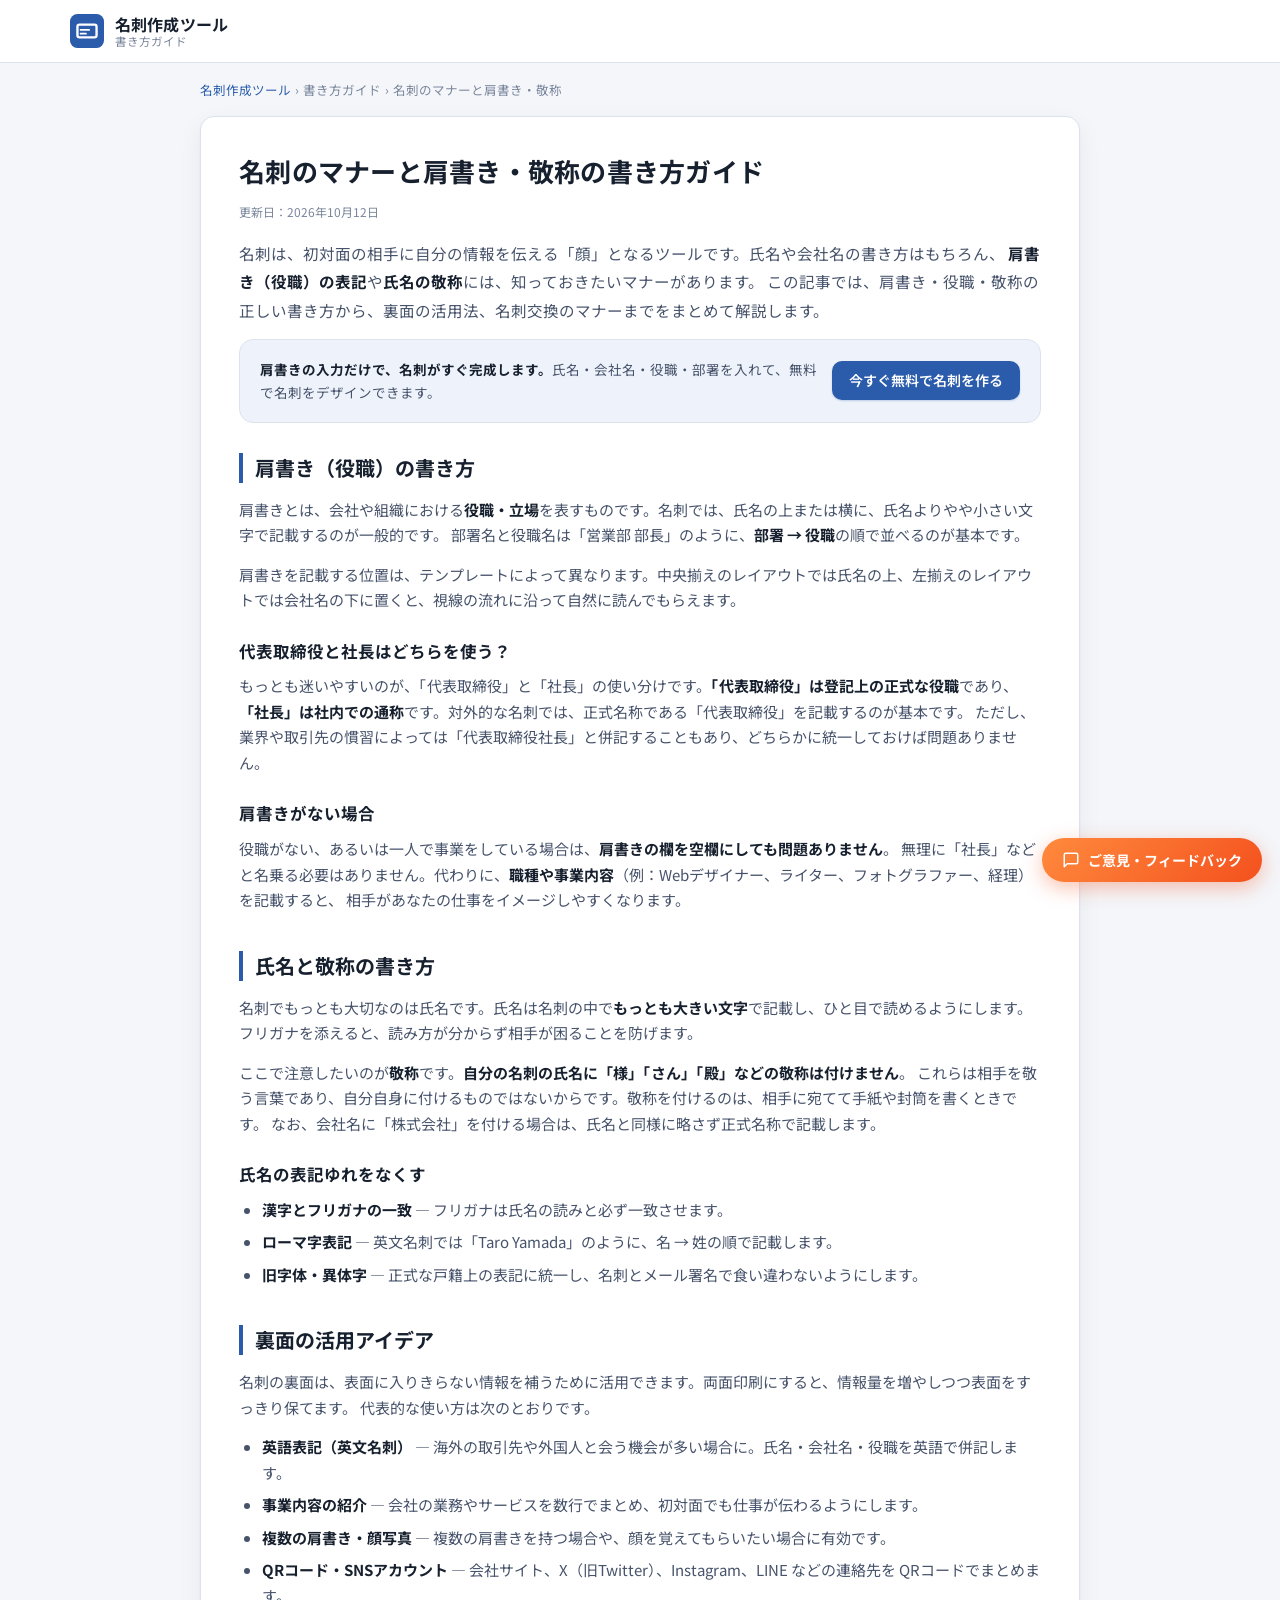
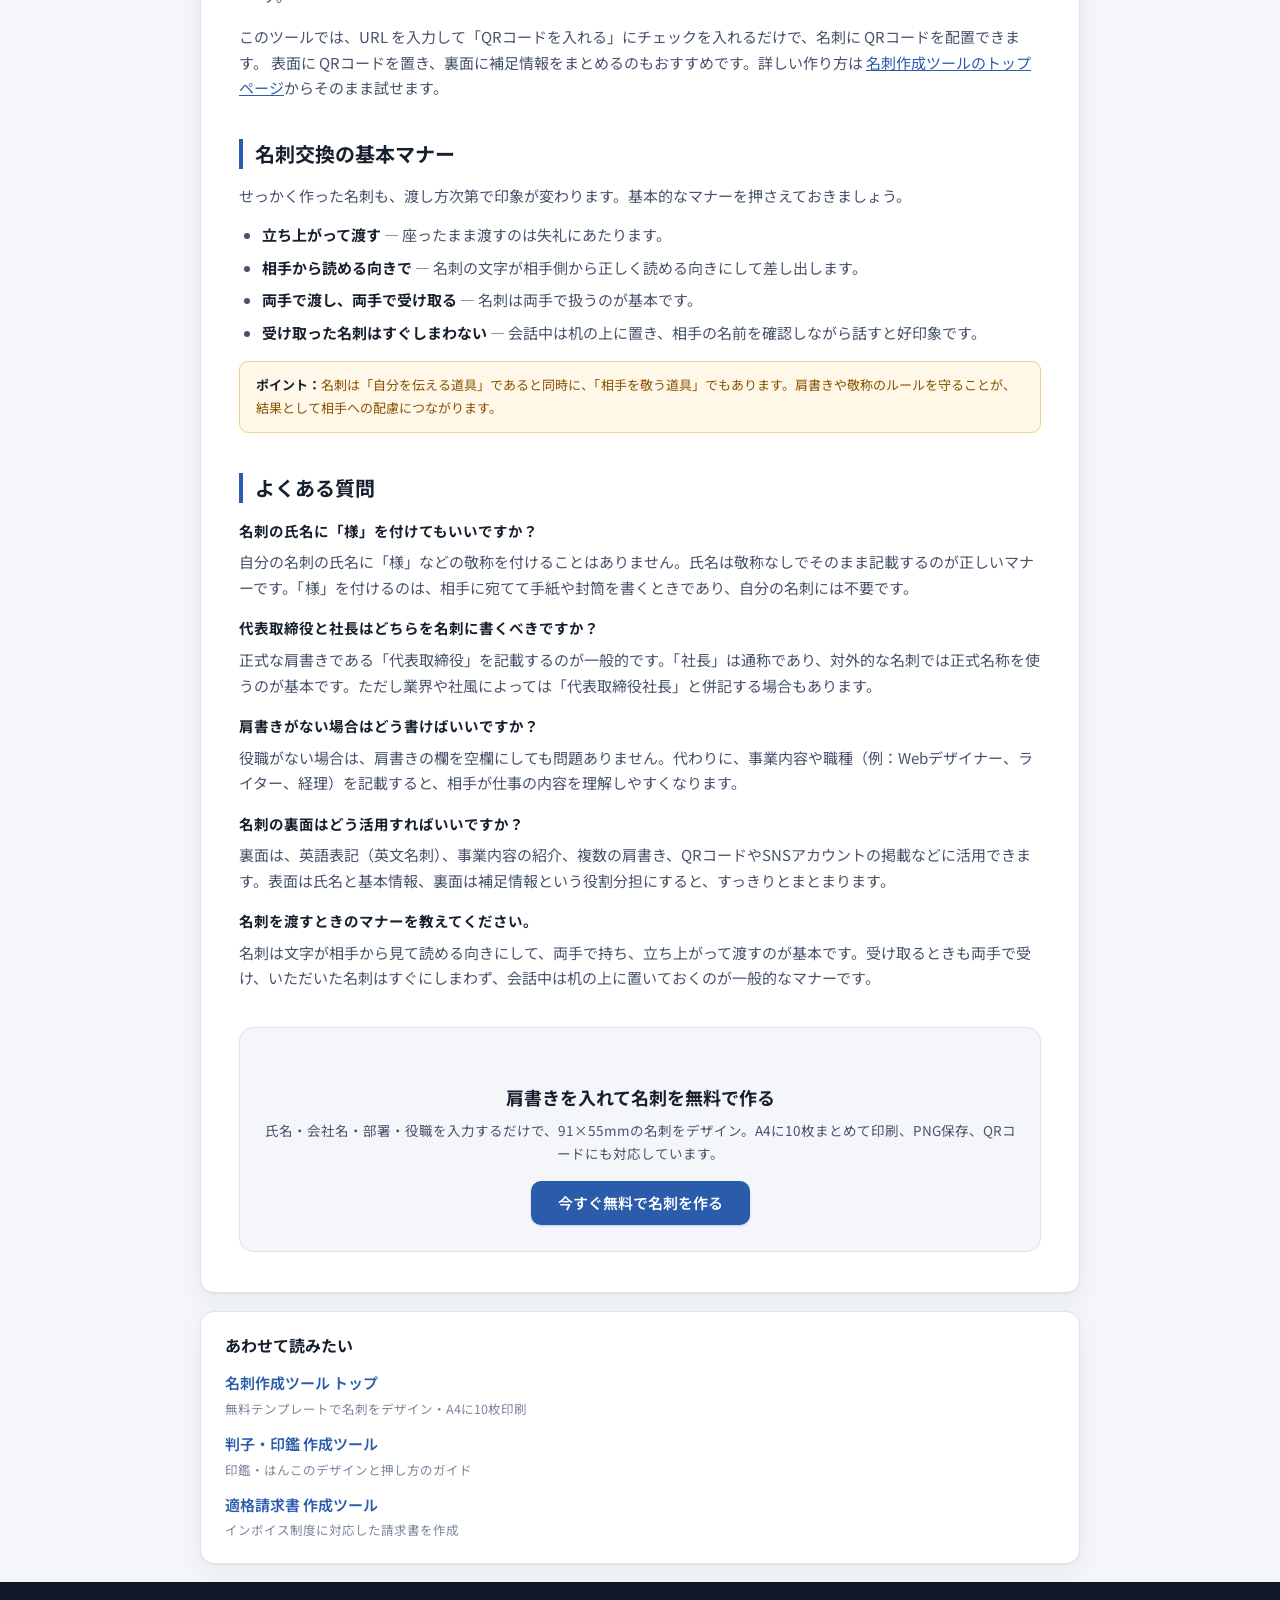
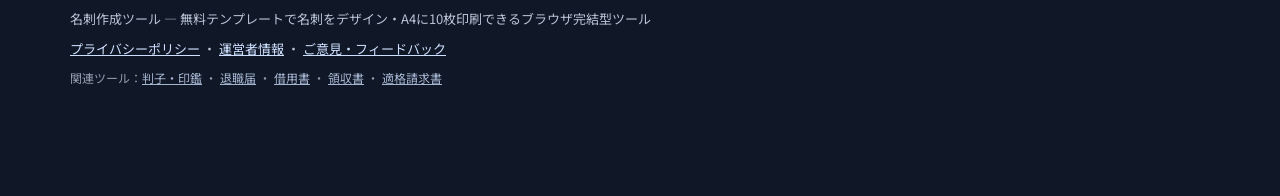
==== meishi-manner.html @ 1ee1d346 "PM迭代：补隐私政策/运营者信息/SEO教程页+联盟区块+跨站CTA按钮配色修复" ====
<!DOCTYPE html>
<html lang="ja">
<head>
<meta charset="UTF-8">
<meta name="viewport" content="width=device-width, initial-scale=1">
<title>名刺のマナーと肩書き・敬称の書き方ガイド｜役職の表記と裏面の使い方</title>
<meta name="description" content="名刺の肩書き・役職・氏名の敬称の正しい書き方を解説。代表取締役と社長の表記の違い、氏名に「様」を付けない理由、肩書きがない場合の対処、裏面の活用法、名刺交換のマナーまでまとめました。無料テンプレートでそのまま作成できます。">
<meta name="keywords" content="名刺 肩書き 書き方,名刺 敬称,名刺 役職 表記,名刺 裏面 活用,名刺 マナー">
<meta name="robots" content="index, follow">
<link rel="canonical" href="https://www.reveriel.com/meishi-generator/meishi-manner.html">
<meta property="og:type" content="article">
<meta property="og:title" content="名刺のマナーと肩書き・敬称の書き方ガイド">
<meta property="og:description" content="肩書き・役職・氏名の敬称の書き方、裏面の活用法、名刺交換のマナーまで解説します。">
<meta property="og:locale" content="ja_JP">
<meta property="og:url" content="https://www.reveriel.com/meishi-generator/meishi-manner.html">
<meta property="og:image" content="https://www.reveriel.com/meishi-generator/og-image.png">
<meta name="twitter:card" content="summary_large_image">
<meta name="twitter:image" content="https://www.reveriel.com/meishi-generator/og-image.png">
<link rel="icon" href="data:image/svg+xml,%3Csvg xmlns='http://www.w3.org/2000/svg' viewBox='0 0 32 32'%3E%3Crect width='32' height='32' rx='7' fill='%232b5cab'/%3E%3Crect x='7' y='10' width='18' height='12' rx='2' fill='none' stroke='%23ffffff' stroke-width='2.4'/%3E%3Cpath d='M10 15h8M10 18.5h5' stroke='%23ffffff' stroke-width='1.8' stroke-linecap='round'/%3E%3C/svg%3E">
<link rel="preconnect" href="https://fonts.googleapis.com">
<link rel="preconnect" href="https://fonts.gstatic.com" crossorigin>
<link href="https://fonts.googleapis.com/css2?family=Noto+Sans+JP:wght@400;500;700&family=Noto+Serif+JP:wght@400;600;700&display=swap" rel="stylesheet">
<link rel="stylesheet" href="style.css">
<link rel="stylesheet" href="guide.css">
<!-- Cloudflare Web Analytics --><script type='module' src='https://static.cloudflareinsights.com/beacon.min.js' data-cf-beacon='{"token": "6fc01bf3ac5e457ba1bd16b91e5b653e"}'></script><!-- End Cloudflare Web Analytics -->
<script type="application/ld+json">
{
  "@context": "https://schema.org",
  "@graph": [
    {
      "@type": "Article",
      "headline": "名刺のマナーと肩書き・敬称の書き方ガイド",
      "description": "名刺の肩書き・役職・氏名の敬称の書き方、裏面の活用法、名刺交換のマナーを解説します。",
      "inLanguage": "ja",
      "datePublished": "2026-10-12",
      "dateModified": "2026-10-12",
      "author": { "@type": "Organization", "name": "Reveriel" },
      "publisher": { "@type": "Organization", "name": "Reveriel" },
      "mainEntityOfPage": { "@type": "WebPage", "@id": "https://www.reveriel.com/meishi-generator/meishi-manner.html" },
      "image": "https://www.reveriel.com/meishi-generator/og-image.png"
    },
    {
      "@type": "FAQPage",
      "mainEntity": [
        {
          "@type": "Question",
          "name": "名刺の氏名に「様」を付けてもいいですか？",
          "acceptedAnswer": {
            "@type": "Answer",
            "text": "自分の名刺の氏名に「様」などの敬称を付けることはありません。氏名は敬称なしでそのまま記載するのが正しいマナーです。「様」を付けるのは、相手に宛てて手紙や封筒を書くときであり、自分の名刺には不要です。"
          }
        },
        {
          "@type": "Question",
          "name": "代表取締役と社長はどちらを名刺に書くべきですか？",
          "acceptedAnswer": {
            "@type": "Answer",
            "text": "正式な肩書きである「代表取締役」を記載するのが一般的です。「社長」は通称であり、対外的な名刺では正式名称を使うのが基本です。ただし業界や社風によっては「代表取締役社長」と併記する場合もあります。"
          }
        },
        {
          "@type": "Question",
          "name": "肩書きがない場合はどう書けばいいですか？",
          "acceptedAnswer": {
            "@type": "Answer",
            "text": "役職がない場合は、肩書きの欄を空欄にしても問題ありません。代わりに、事業内容や職種（例：Webデザイナー、ライター、経理）を記載すると、相手が仕事の内容を理解しやすくなります。"
          }
        },
        {
          "@type": "Question",
          "name": "名刺の裏面はどう活用すればいいですか？",
          "acceptedAnswer": {
            "@type": "Answer",
            "text": "裏面は、英語表記（英文名刺）、事業内容の紹介、複数の肩書き、QRコードやSNSアカウントの掲載などに活用できます。表面は氏名と基本情報、裏面は補足情報という役割分担にすると、すっきりとまとまります。"
          }
        },
        {
          "@type": "Question",
          "name": "名刺を渡すときのマナーを教えてください。",
          "acceptedAnswer": {
            "@type": "Answer",
            "text": "名刺は文字が相手から見て読める向きにして、両手で持ち、立ち上がって渡すのが基本です。受け取るときも両手で受け、いただいた名刺はすぐにしまわず、会話中は机の上に置いておくのが一般的なマナーです。"
          }
        }
      ]
    }
  ]
}
</script>
</head>
<body>

<header class="site-header no-print">
  <div class="wrap header-inner">
    <a class="brand" href="https://www.reveriel.com/meishi-generator/" style="text-decoration:none;color:inherit;">
      <svg class="brand-mark" viewBox="0 0 32 32" aria-hidden="true">
        <rect width="32" height="32" rx="7" fill="currentColor"/>
        <rect x="7" y="10" width="18" height="12" rx="2" fill="none" stroke="#fff" stroke-width="2.2"/>
        <path d="M10 15h8M10 18.5h5" stroke="#fff" stroke-width="1.7" stroke-linecap="round"/>
      </svg>
      <div class="brand-text">
        <strong>名刺作成ツール</strong>
        <span>書き方ガイド</span>
      </div>
    </a>
  </div>
</header>

<main class="wrap">
  <div class="guide-col">

    <nav class="breadcrumb no-print" aria-label="パンくず">
      <ol>
        <li><a href="https://www.reveriel.com/meishi-generator/">名刺作成ツール</a></li>
        <li>書き方ガイド</li>
        <li aria-current="page">名刺のマナーと肩書き・敬称</li>
      </ol>
    </nav>

    <article class="guide">
      <h1>名刺のマナーと肩書き・敬称の書き方ガイド</h1>
      <p class="guide-meta">更新日：2026年10月12日</p>
      <p class="guide-lead">
        名刺は、初対面の相手に自分の情報を伝える「顔」となるツールです。氏名や会社名の書き方はもちろん、
        <strong>肩書き（役職）の表記</strong>や<strong>氏名の敬称</strong>には、知っておきたいマナーがあります。
        この記事では、肩書き・役職・敬称の正しい書き方から、裏面の活用法、名刺交換のマナーまでをまとめて解説します。
      </p>

      <div class="guide-cta-box">
        <p><strong>肩書きの入力だけで、名刺がすぐ完成します。</strong>氏名・会社名・役職・部署を入れて、無料で名刺をデザインできます。</p>
        <a class="btn btn-primary" href="https://www.reveriel.com/meishi-generator/">今すぐ無料で名刺を作る</a>
      </div>

      <h2>肩書き（役職）の書き方</h2>
      <p>
        肩書きとは、会社や組織における<strong>役職・立場</strong>を表すものです。名刺では、氏名の上または横に、氏名よりやや小さい文字で記載するのが一般的です。
        部署名と役職名は「営業部 部長」のように、<strong>部署 → 役職</strong>の順で並べるのが基本です。
      </p>
      <p>
        肩書きを記載する位置は、テンプレートによって異なります。中央揃えのレイアウトでは氏名の上、左揃えのレイアウトでは会社名の下に置くと、視線の流れに沿って自然に読んでもらえます。
      </p>

      <h3>代表取締役と社長はどちらを使う？</h3>
      <p>
        もっとも迷いやすいのが、「代表取締役」と「社長」の使い分けです。<strong>「代表取締役」は登記上の正式な役職</strong>であり、
        <strong>「社長」は社内での通称</strong>です。対外的な名刺では、正式名称である「代表取締役」を記載するのが基本です。
        ただし、業界や取引先の慣習によっては「代表取締役社長」と併記することもあり、どちらかに統一しておけば問題ありません。
      </p>

      <h3>肩書きがない場合</h3>
      <p>
        役職がない、あるいは一人で事業をしている場合は、<strong>肩書きの欄を空欄にしても問題ありません</strong>。
        無理に「社長」などと名乗る必要はありません。代わりに、<strong>職種や事業内容</strong>（例：Webデザイナー、ライター、フォトグラファー、経理）を記載すると、
        相手があなたの仕事をイメージしやすくなります。
      </p>

      <h2>氏名と敬称の書き方</h2>
      <p>
        名刺でもっとも大切なのは氏名です。氏名は名刺の中で<strong>もっとも大きい文字</strong>で記載し、ひと目で読めるようにします。
        フリガナを添えると、読み方が分からず相手が困ることを防げます。
      </p>
      <p>
        ここで注意したいのが<strong>敬称</strong>です。<strong>自分の名刺の氏名に「様」「さん」「殿」などの敬称は付けません</strong>。
        これらは相手を敬う言葉であり、自分自身に付けるものではないからです。敬称を付けるのは、相手に宛てて手紙や封筒を書くときです。
        なお、会社名に「株式会社」を付ける場合は、氏名と同様に略さず正式名称で記載します。
      </p>

      <h3>氏名の表記ゆれをなくす</h3>
      <ul>
        <li><strong>漢字とフリガナの一致</strong> — フリガナは氏名の読みと必ず一致させます。</li>
        <li><strong>ローマ字表記</strong> — 英文名刺では「Taro Yamada」のように、名 → 姓の順で記載します。</li>
        <li><strong>旧字体・異体字</strong> — 正式な戸籍上の表記に統一し、名刺とメール署名で食い違わないようにします。</li>
      </ul>

      <h2>裏面の活用アイデア</h2>
      <p>
        名刺の裏面は、表面に入りきらない情報を補うために活用できます。両面印刷にすると、情報量を増やしつつ表面をすっきり保てます。
        代表的な使い方は次のとおりです。
      </p>
      <ul>
        <li><strong>英語表記（英文名刺）</strong> — 海外の取引先や外国人と会う機会が多い場合に。氏名・会社名・役職を英語で併記します。</li>
        <li><strong>事業内容の紹介</strong> — 会社の業務やサービスを数行でまとめ、初対面でも仕事が伝わるようにします。</li>
        <li><strong>複数の肩書き・顔写真</strong> — 複数の肩書きを持つ場合や、顔を覚えてもらいたい場合に有効です。</li>
        <li><strong>QRコード・SNSアカウント</strong> — 会社サイト、X（旧Twitter）、Instagram、LINE などの連絡先を QRコードでまとめます。</li>
      </ul>
      <p>
        このツールでは、URL を入力して「QRコードを入れる」にチェックを入れるだけで、名刺に QRコードを配置できます。
        表面に QRコードを置き、裏面に補足情報をまとめるのもおすすめです。詳しい作り方は
        <a href="https://www.reveriel.com/meishi-generator/">名刺作成ツールのトップページ</a>からそのまま試せます。
      </p>

      <h2>名刺交換の基本マナー</h2>
      <p>
        せっかく作った名刺も、渡し方次第で印象が変わります。基本的なマナーを押さえておきましょう。
      </p>
      <ul>
        <li><strong>立ち上がって渡す</strong> — 座ったまま渡すのは失礼にあたります。</li>
        <li><strong>相手から読める向きで</strong> — 名刺の文字が相手側から正しく読める向きにして差し出します。</li>
        <li><strong>両手で渡し、両手で受け取る</strong> — 名刺は両手で扱うのが基本です。</li>
        <li><strong>受け取った名刺はすぐしまわない</strong> — 会話中は机の上に置き、相手の名前を確認しながら話すと好印象です。</li>
      </ul>
      <div class="guide-note">
        <strong>ポイント：</strong>名刺は「自分を伝える道具」であると同時に、「相手を敬う道具」でもあります。肩書きや敬称のルールを守ることが、結果として相手への配慮につながります。
      </div>

      <section class="guide-faq" aria-labelledby="faqTitle">
        <h2 id="faqTitle">よくある質問</h2>
        <dl>
          <dt>名刺の氏名に「様」を付けてもいいですか？</dt>
          <dd>自分の名刺の氏名に「様」などの敬称を付けることはありません。氏名は敬称なしでそのまま記載するのが正しいマナーです。「様」を付けるのは、相手に宛てて手紙や封筒を書くときであり、自分の名刺には不要です。</dd>

          <dt>代表取締役と社長はどちらを名刺に書くべきですか？</dt>
          <dd>正式な肩書きである「代表取締役」を記載するのが一般的です。「社長」は通称であり、対外的な名刺では正式名称を使うのが基本です。ただし業界や社風によっては「代表取締役社長」と併記する場合もあります。</dd>

          <dt>肩書きがない場合はどう書けばいいですか？</dt>
          <dd>役職がない場合は、肩書きの欄を空欄にしても問題ありません。代わりに、事業内容や職種（例：Webデザイナー、ライター、経理）を記載すると、相手が仕事の内容を理解しやすくなります。</dd>

          <dt>名刺の裏面はどう活用すればいいですか？</dt>
          <dd>裏面は、英語表記（英文名刺）、事業内容の紹介、複数の肩書き、QRコードやSNSアカウントの掲載などに活用できます。表面は氏名と基本情報、裏面は補足情報という役割分担にすると、すっきりとまとまります。</dd>

          <dt>名刺を渡すときのマナーを教えてください。</dt>
          <dd>名刺は文字が相手から見て読める向きにして、両手で持ち、立ち上がって渡すのが基本です。受け取るときも両手で受け、いただいた名刺はすぐにしまわず、会話中は机の上に置いておくのが一般的なマナーです。</dd>
        </dl>
      </section>

      <div class="guide-cta-foot">
        <h2>肩書きを入れて名刺を無料で作る</h2>
        <p>氏名・会社名・部署・役職を入力するだけで、91×55mmの名刺をデザイン。A4に10枚まとめて印刷、PNG保存、QRコードにも対応しています。</p>
        <a class="btn btn-primary" href="https://www.reveriel.com/meishi-generator/">今すぐ無料で名刺を作る</a>
      </div>
    </article>

    <section class="guide-related no-print" aria-labelledby="relTitle">
      <h2 id="relTitle">あわせて読みたい</h2>
      <ul>
        <li><a href="https://www.reveriel.com/meishi-generator/">名刺作成ツール トップ<span class="rel-desc">無料テンプレートで名刺をデザイン・A4に10枚印刷</span></a></li>
        <li><a href="https://www.reveriel.com/hanko-generator/">判子・印鑑 作成ツール<span class="rel-desc">印鑑・はんこのデザインと押し方のガイド</span></a></li>
        <li><a href="https://www.reveriel.com/japan-invoice-pdf/">適格請求書 作成ツール<span class="rel-desc">インボイス制度に対応した請求書を作成</span></a></li>
      </ul>
    </section>

  </div>
</main>

<footer class="site-footer no-print">
  <div class="wrap">
    <p>名刺作成ツール — 無料テンプレートで名刺をデザイン・A4に10枚印刷できるブラウザ完結型ツール</p>
    <p>
      <a href="https://www.reveriel.com/meishi-generator/privacy.html">プライバシーポリシー</a> ・
      <a href="https://www.reveriel.com/meishi-generator/company.html">運営者情報</a> ・
      <a href="https://docs.google.com/forms/d/e/1FAIpQLSfHGUfgAlViT3TFiVtJi_EpJ4ioUpd9oGyaJ7rehEV-gBH_PA/viewform?usp=pp_url&amp;entry.1745177199=%E5%90%8D%E5%88%BA" target="_blank" rel="noopener">ご意見・フィードバック</a>
    </p>
    <p class="related">関連ツール：<a href="https://www.reveriel.com/hanko-generator/">判子・印鑑</a> ・ <a href="https://www.reveriel.com/taishoku-form/">退職届</a> ・ <a href="https://www.reveriel.com/shakuyo-contract/">借用書</a> ・ <a href="https://www.reveriel.com/ryoshusho-pdf/">領収書</a> ・ <a href="https://www.reveriel.com/japan-invoice-pdf/">適格請求書</a></p>
  </div>
</footer>

<a href="https://docs.google.com/forms/d/e/1FAIpQLSfHGUfgAlViT3TFiVtJi_EpJ4ioUpd9oGyaJ7rehEV-gBH_PA/viewform?usp=pp_url&amp;entry.1745177199=%E5%90%8D%E5%88%BA" target="_blank" rel="noopener" class="feedback-fab" aria-label="ご意見・フィードバックを送る">
  <svg viewBox="0 0 24 24" fill="none" stroke="currentColor" stroke-width="2" stroke-linecap="round" stroke-linejoin="round" aria-hidden="true"><path d="M21 15a2 2 0 0 1-2 2H7l-4 4V5a2 2 0 0 1 2-2h14a2 2 0 0 1 2 2z"/></svg>
  <span>ご意見・フィードバック</span>
</a>
</body>
</html>
---- style.css ----
/* =====================================================================
   名刺作成ツール — style.css
   ===================================================================== */

:root {
  --brand: #2b5cab;
  --brand-dark: #1e4280;
  --brand-soft: #eef3fb;
  --ink: #17202e;
  --ink-2: #47536b;
  --ink-3: #7a869c;
  --line: #dde3ed;
  --line-2: #eef1f6;
  --bg: #f4f6fa;
  --white: #fff;
  --radius: 14px;
  --radius-sm: 9px;
  --shadow: 0 1px 2px rgba(23, 32, 46, 0.05), 0 8px 24px rgba(23, 32, 46, 0.06);
  --accent-fab: linear-gradient(135deg, #ff8a3d, #f4511e);
}

* { box-sizing: border-box; }

html, body { margin: 0; padding: 0; }

body {
  background: var(--bg);
  color: var(--ink);
  font-family: 'Noto Sans JP', -apple-system, BlinkMacSystemFont, 'Hiragino Kaku Gothic ProN', 'Yu Gothic', Meiryo, sans-serif;
  font-size: 15px;
  line-height: 1.7;
  -webkit-font-smoothing: antialiased;
}

.wrap { width: 100%; max-width: 1180px; margin: 0 auto; padding: 0 20px; }

h1, h2, h3 { line-height: 1.4; margin: 0 0 0.5em; }

a { color: var(--brand); }

/* ---------- ヘッダー ---------- */
.site-header {
  background: var(--white);
  border-bottom: 1px solid var(--line);
  position: sticky;
  top: 0;
  z-index: 100;
}
.header-inner {
  display: flex;
  align-items: center;
  justify-content: space-between;
  gap: 14px;
  min-height: 62px;
}
.brand { display: flex; align-items: center; gap: 11px; min-width: 0; }
.brand-mark { width: 34px; height: 34px; flex: none; color: var(--brand); }
.brand-text { display: flex; flex-direction: column; line-height: 1.25; min-width: 0; }
.brand-text strong { font-size: 16px; letter-spacing: 0.01em; }
.brand-text span { font-size: 11.5px; color: var(--ink-3); }
.header-actions { display: flex; align-items: center; gap: 8px; flex: none; }

/* ---------- ボタン ---------- */
.btn {
  display: inline-flex;
  align-items: center;
  justify-content: center;
  gap: 7px;
  padding: 10px 16px;
  border-radius: 10px;
  border: 1px solid transparent;
  font-family: inherit;
  font-size: 14px;
  font-weight: 600;
  line-height: 1.2;
  cursor: pointer;
  text-decoration: none;
  transition: background 0.15s, border-color 0.15s, transform 0.1s, box-shadow 0.15s;
  white-space: nowrap;
}
.btn .ic { width: 17px; height: 17px; flex: none; }
.btn-primary { background: var(--brand); color: #fff; box-shadow: 0 1px 2px rgba(43, 92, 171, 0.25); }
.btn-primary:hover { background: var(--brand-dark); }
.btn-soft { background: var(--brand-soft); color: var(--brand-dark); border-color: #d3e0f5; }
.btn-soft:hover { background: #e2ecfa; }
.btn-ghost { background: var(--white); color: var(--ink-2); border-color: var(--line); }
.btn-ghost:hover { border-color: #c2ccdd; color: var(--ink); }
.btn:active { transform: translateY(1px); }
.btn:focus-visible { outline: 3px solid rgba(43, 92, 171, 0.35); outline-offset: 2px; }

/* ---------- レイアウト ---------- */
.layout {
  display: grid;
  grid-template-columns: minmax(0, 1fr) minmax(360px, 430px);
  gap: 22px;
  align-items: start;
  padding-top: 24px;
  padding-bottom: 34px;
}
.pane {
  background: var(--white);
  border: 1px solid var(--line);
  border-radius: var(--radius);
  box-shadow: var(--shadow);
  padding: 22px 22px 24px;
}
.pane-head h2 { font-size: 19px; margin-bottom: 6px; }
.hint { color: var(--ink-2); font-size: 13.5px; margin: 0 0 16px; }

.notice {
  background: var(--brand-soft);
  border: 1px solid #d7e4f7;
  border-radius: var(--radius-sm);
  padding: 12px 14px;
  margin-bottom: 20px;
}
.notice strong { display: block; color: var(--brand-dark); font-size: 13.5px; margin-bottom: 3px; }
.notice p { margin: 0; font-size: 13px; color: var(--ink-2); }

/* ---------- フォーム ---------- */
fieldset {
  border: 1px solid var(--line);
  border-radius: var(--radius-sm);
  padding: 16px 16px 18px;
  margin: 0 0 18px;
}
legend {
  display: flex;
  align-items: center;
  gap: 8px;
  padding: 0 8px;
  font-size: 13.5px;
  font-weight: 700;
  color: var(--brand-dark);
}
.req-badge {
  font-size: 11px;
  font-weight: 600;
  color: #fff;
  background: #e0733a;
  border-radius: 999px;
  padding: 2px 9px;
}
label {
  display: block;
  font-size: 13px;
  font-weight: 600;
  color: var(--ink-2);
  margin: 12px 0 5px;
}
fieldset > label:first-of-type { margin-top: 4px; }
input[type="text"], textarea, select {
  width: 100%;
  padding: 10px 12px;
  border: 1px solid var(--line);
  border-radius: 9px;
  font-family: inherit;
  font-size: 15px;
  color: var(--ink);
  background: #fcfdfe;
  transition: border-color 0.15s, box-shadow 0.15s;
}
textarea { resize: vertical; line-height: 1.6; }
input[type="text"]:focus, textarea:focus {
  outline: none;
  border-color: var(--brand);
  box-shadow: 0 0 0 3px rgba(43, 92, 171, 0.14);
  background: #fff;
}
.help { font-size: 12px; color: var(--ink-3); margin: 5px 0 0; }
.grid-2 { display: grid; grid-template-columns: 1fr 1fr; gap: 12px; }

.check {
  display: flex;
  align-items: flex-start;
  gap: 9px;
  font-size: 13.5px;
  font-weight: 500;
  color: var(--ink);
  margin: 10px 0 0;
  cursor: pointer;
}
.check input { margin: 3px 0 0; width: 17px; height: 17px; flex: none; accent-color: var(--brand); }

/* チップ（ラジオカード） */
.chip-row { display: flex; flex-wrap: wrap; gap: 9px; }
.chip { margin: 0; cursor: pointer; }
.chip input { position: absolute; opacity: 0; width: 0; height: 0; }
.chip-body {
  display: flex;
  flex-direction: column;
  gap: 2px;
  padding: 10px 14px;
  border: 1.5px solid var(--line);
  border-radius: 10px;
  background: #fcfdfe;
  transition: border-color 0.15s, background 0.15s, box-shadow 0.15s;
}
.chip-name { font-size: 13.5px; font-weight: 700; color: var(--ink); }
.chip-desc { font-size: 11.5px; color: var(--ink-3); font-weight: 500; }
.chip-sm .chip-body { padding: 9px 13px; }
.chip:hover .chip-body { border-color: #bccbe4; }
.chip input:checked + .chip-body {
  border-color: var(--brand);
  background: var(--brand-soft);
  box-shadow: 0 0 0 2px rgba(43, 92, 171, 0.12);
}
.chip input:focus-visible + .chip-body { outline: 3px solid rgba(43, 92, 171, 0.3); outline-offset: 2px; }
.chip input:disabled + .chip-body { opacity: 0.5; cursor: not-allowed; }
.font-mincho { font-family: 'Noto Serif JP', 'Hiragino Mincho ProN', 'Yu Mincho', serif; }
.font-gothic { font-family: 'Noto Sans JP', 'Hiragino Kaku Gothic ProN', 'Yu Gothic', sans-serif; }

/* 配色スウォッチ */
.swatch-row { display: flex; flex-wrap: wrap; gap: 9px; }
.swatch {
  display: flex;
  flex-direction: column;
  align-items: center;
  gap: 5px;
  padding: 7px 8px 6px;
  border: 1.5px solid var(--line);
  border-radius: 10px;
  background: #fcfdfe;
  cursor: pointer;
  font-family: inherit;
  transition: border-color 0.15s, box-shadow 0.15s;
}
.swatch span {
  width: 28px; height: 28px;
  border-radius: 7px;
  border: 1px solid rgba(0, 0, 0, 0.1);
  display: block;
}
.swatch em { font-style: normal; font-size: 11px; color: var(--ink-2); font-weight: 600; }
.swatch:hover { border-color: #bccbe4; }
.swatch.is-active {
  border-color: var(--brand);
  box-shadow: 0 0 0 2px rgba(43, 92, 171, 0.14);
  background: var(--brand-soft);
}
.custom-color-row { display: flex; align-items: center; gap: 12px; margin-top: 10px; }
.custom-color-row label { margin: 0; }
.custom-color-row input[type="color"] {
  width: 52px; height: 34px; padding: 2px;
  border: 1px solid var(--line); border-radius: 8px; background: #fff; cursor: pointer;
}

.form-actions { display: flex; gap: 10px; flex-wrap: wrap; }

/* ---------- プレビュー ---------- */
.preview-pane { position: sticky; top: 84px; }
.preview-bar {
  display: flex;
  align-items: center;
  justify-content: space-between;
  gap: 10px;
  flex-wrap: wrap;
  margin-bottom: 16px;
}
.preview-bar h2 { font-size: 16px; margin: 0; }
.preview-actions { display: flex; gap: 8px; }

.paper-wrap { display: flex; flex-direction: column; align-items: center; }
.card-stage {
  width: 100%;
  display: flex;
  justify-content: center;
  padding: 22px 10px;
  background:
    linear-gradient(45deg, #eef1f6 25%, transparent 25%, transparent 75%, #eef1f6 75%),
    linear-gradient(45deg, #eef1f6 25%, transparent 25%, transparent 75%, #eef1f6 75%);
  background-size: 16px 16px;
  background-position: 0 0, 8px 8px;
  border-radius: var(--radius-sm);
  border: 1px solid var(--line-2);
  overflow: hidden;
}
.card-preview { display: block; max-width: 100%; }

/* 名刺SVG：実寸（mm）で表示。端末幅が足りないときだけ縮小 */
.card-preview svg {
  display: block;
  width: 91mm;
  max-width: 100%;
  height: auto;
  aspect-ratio: 91 / 55;
  border: 1px solid #d5dbe6;
  border-radius: 2px;
  background: #fff;
  box-shadow: 0 3px 14px rgba(23, 32, 46, 0.12);
}
.card-preview.is-portrait svg { width: 55mm; aspect-ratio: 55 / 91; }
.card-preview.is-transparent svg { background-color: transparent; }

.preview-note { font-size: 12px; color: var(--ink-3); text-align: center; margin: 10px 0 0; }

.print-tip {
  margin-top: 18px;
  background: #fffaf3;
  border: 1px solid #f2e2cd;
  border-radius: var(--radius-sm);
  padding: 12px 15px;
}
.print-tip strong { display: block; font-size: 13px; color: #9a6a24; margin-bottom: 5px; }
.print-tip ul { margin: 0; padding-left: 18px; }
.print-tip li { font-size: 12.5px; color: var(--ink-2); margin-bottom: 3px; }

/* ---------- シェア ---------- */
.share-block {
  max-width: 1180px;
  margin: 0 auto 26px;
  padding: 18px 20px;
  background: var(--white);
  border: 1px solid var(--line);
  border-radius: var(--radius);
  box-shadow: var(--shadow);
}
.share-block-title {
  display: flex; align-items: center; gap: 8px;
  font-size: 14px; font-weight: 700; margin: 0 0 12px; color: var(--ink);
}
.share-block-title .ic { width: 18px; height: 18px; color: var(--brand); }
.share-row { display: flex; flex-wrap: wrap; gap: 10px; }
.share-btn { border: 1px solid var(--line); background: #fff; color: var(--ink); }
.share-btn:hover { border-color: #c2ccdd; }
.share-logo { width: 17px; height: 17px; flex: none; }
.share-x:hover { background: #111; color: #fff; border-color: #111; }
.share-line:hover { background: #06c755; color: #fff; border-color: #06c755; }
.share-copy:hover { background: var(--brand-soft); border-color: #bccbe4; }
.share-url {
  font-size: 12px; color: var(--ink-3); margin: 12px 0 0;
  word-break: break-all; font-family: ui-monospace, SFMono-Regular, Menlo, monospace;
}

/* ---------- SEO ---------- */
.seo { background: var(--white); border-top: 1px solid var(--line); padding: 34px 0 30px; }
.seo h2 { font-size: 21px; }
.seo h3 { font-size: 16.5px; margin-top: 26px; color: var(--brand-dark); }
.seo p, .seo li { font-size: 14.5px; color: var(--ink-2); }
.seo ul { padding-left: 22px; }
.seo li { margin-bottom: 6px; }
.faq { margin: 0; }
.faq dt { font-weight: 700; color: var(--ink); margin-top: 16px; font-size: 14.5px; }
.faq dd { margin: 5px 0 0; font-size: 14px; color: var(--ink-2); }
.disclaimer { font-size: 12.5px; color: var(--ink-3); margin-top: 26px; }

/* ---------- フッター ---------- */
.site-footer {
  background: #101827;
  color: #b9c3d4;
  padding: 26px 0 100px;
  font-size: 13px;
}
.site-footer p { margin: 0 0 8px; }
.site-footer a { color: #cfe0ff; }
.site-footer .related { font-size: 12px; opacity: 0.78; }

/* ---------- フィードバックFAB ---------- */
.feedback-fab {
  position: fixed;
  right: 18px;
  bottom: 18px;
  z-index: 10000;
  display: inline-flex;
  align-items: center;
  gap: 8px;
  padding: 13px 20px;
  background: var(--accent-fab);
  color: #fff !important;
  border-radius: 999px;
  box-shadow: 0 6px 20px rgba(244, 81, 30, 0.35);
  font-size: 14px;
  font-weight: 700;
  line-height: 1;
  text-decoration: none !important;
  transition: transform 0.15s ease, box-shadow 0.15s ease;
}
.feedback-fab:hover {
  transform: translateY(-3px);
  box-shadow: 0 10px 28px rgba(244, 81, 30, 0.45);
  color: #fff !important;
}
.feedback-fab:focus-visible { outline: 3px solid rgba(244, 81, 30, 0.5); outline-offset: 2px; }
.feedback-fab svg { width: 18px; height: 18px; flex: none; }

/* ---------- トースト通知 ---------- */
.toast {
  position: fixed;
  left: 50%;
  bottom: 84px;
  transform: translate(-50%, 14px);
  z-index: 10001;
  background: #101827;
  color: #fff;
  padding: 11px 20px;
  border-radius: 999px;
  font-size: 13.5px;
  font-weight: 600;
  box-shadow: 0 8px 24px rgba(16, 24, 39, 0.3);
  opacity: 0;
  pointer-events: none;
  transition: opacity 0.2s ease, transform 0.2s ease;
}
.toast.is-on { opacity: 1; transform: translate(-50%, 0); }

/* ---------- 印刷用シート（画面では非表示） ---------- */
.print-sheet { display: none; }

/* =====================================================================
   レスポンシブ
   ===================================================================== */
@media (max-width: 960px) {
  .layout { grid-template-columns: minmax(0, 1fr); }
  .preview-pane { position: static; }
}

@media (max-width: 600px) {
  body { font-size: 14.5px; }
  .wrap { padding: 0 14px; }
  .pane { padding: 17px 15px 20px; border-radius: 12px; }
  .brand-text strong { font-size: 15px; }
  .brand-text span { display: none; }
  .btn { padding: 9px 13px; font-size: 13.5px; }
  .header-actions .btn-primary span { display: none; }
  .header-actions .btn-primary { padding: 10px; }
  .grid-2 { grid-template-columns: 1fr; gap: 0; }
  .card-stage { padding: 16px 8px; }
  .feedback-fab { right: 14px; bottom: 14px; padding: 11px 16px; font-size: 13px; }
  .feedback-fab svg { width: 16px; height: 16px; }
  .share-row { gap: 8px; }
  .share-btn { flex: 1 1 calc(50% - 4px); font-size: 13px; padding: 10px; }
  .share-btn span { white-space: normal; }
  .seo h2 { font-size: 18px; }
}

/* =====================================================================
   印刷（A4・実寸mm）
   ===================================================================== */
@page { size: A4; margin: 0; }

@media print {
  html, body {
    width: 210mm;
    height: 297mm;
    margin: 0 !important;
    padding: 0 !important;
    background: #fff !important;
  }

  /* 画面用の要素はすべて隠す */
  .no-print,
  .site-header,
  .site-footer,
  .share-block,
  .layout,
  .feedback-fab {
    display: none !important;
  }
  body > *:not(.print-sheet) { display: none !important; }

  .print-sheet {
    display: block !important;
    width: 210mm;
    height: 297mm;
    margin: 0;
    padding: 0;
    background: #fff;
    position: relative;
  }

  .sheet-grid {
    display: grid;
    padding: 11mm 14mm;
    grid-template-columns: repeat(2, 91mm);
    grid-template-rows: repeat(5, 55mm);
    gap: 0;
  }
  .sheet-grid.is-portrait {
    padding: 12mm 22.5mm;
    grid-template-columns: repeat(3, 55mm);
    grid-template-rows: repeat(3, 91mm);
  }

  .sheet-cell {
    width: 91mm;
    height: 55mm;
    overflow: hidden;
    outline: 0.15mm solid #cfcfcf;
    outline-offset: 0;
  }
  .sheet-grid.is-portrait .sheet-cell { width: 55mm; height: 91mm; }
  .sheet-cell svg { display: block; width: 100%; height: 100%; }
}
---- guide.css ----
/* =========================================================
   書き方ガイド（SEO 記事ページ）／法務ページ 共通スタイル
   style.css の CSS 変数を継承し、ブランドの色味を保つ。
   ========================================================= */

:root {
  --c-surface:       #ffffff;
  --c-surface-2:     #f4f6fa;
  --c-border:        #dde3ed;
  --c-text:          #17202e;
  --c-text-muted:    #47536b;
  --c-text-faint:    #7a869c;
  --c-accent:        #2b5cab;
  --c-accent-soft:   #eef3fb;
  --shadow-sm:       0 1px 2px rgba(23, 32, 46, 0.05), 0 8px 24px rgba(23, 32, 46, 0.06);
  --c-warn-soft:     #fff7e8;
  --c-warn-border:   #f0cf94;
  --c-warn:          #8a5300;
}

.guide-col { max-width: 880px; margin-inline: auto; }

/* ---------------- パンくず ---------------- */
.breadcrumb {
  padding-block: 16px 0;
  font-size: 12.5px;
  color: var(--c-text-faint, #8592a8);
}
.breadcrumb ol { list-style: none; display: flex; flex-wrap: wrap; gap: 4px; margin: 0; padding: 0; }
.breadcrumb li { display: inline-flex; align-items: center; gap: 4px; }
.breadcrumb a { color: var(--c-accent, #1d4e89); text-decoration: none; }
.breadcrumb a:hover { text-decoration: underline; }
.breadcrumb li + li::before { content: "\203A"; color: var(--c-text-faint, #8592a8); }

/* ---------------- 記事本体 ---------------- */
.guide {
  background: var(--c-surface, #fff);
  border: 1px solid var(--c-border, #dde3ec);
  border-radius: var(--radius, 10px);
  box-shadow: var(--shadow-sm, 0 1px 2px rgba(0, 0, 0, .06));
  margin-block: 16px 8px;
  padding: 34px 38px 40px;
}
@media (max-width: 640px) { .guide { padding: 22px 18px 26px; } }

.guide h1 {
  margin: 0 0 12px;
  font-size: 26px;
  line-height: 1.5;
  letter-spacing: .01em;
  color: var(--c-text, #131a26);
}
.guide .guide-meta { margin: 0 0 16px; font-size: 12px; color: var(--c-text-faint, #8592a8); }
.guide-lead { margin: 0 0 8px; font-size: 15.5px; line-height: 1.85; color: var(--c-text-muted, #55617a); }
.guide h2 {
  margin: 38px 0 14px;
  padding-left: 12px;
  font-size: 20px;
  line-height: 1.5;
  border-left: 4px solid var(--c-accent, #1d4e89);
  color: var(--c-text, #131a26);
}
.guide h2:first-of-type { margin-top: 30px; }
.guide h3 { margin: 26px 0 10px; font-size: 16.5px; line-height: 1.5; color: var(--c-text, #131a26); }
.guide p { margin: 0 0 14px; color: var(--c-text-muted, #55617a); }
.guide strong { color: var(--c-text, #131a26); font-weight: 700; }
.guide ul, .guide ol { margin: 0 0 16px; padding-left: 1.5em; color: var(--c-text-muted, #55617a); }
.guide li { margin-bottom: 7px; }
.guide a:not(.btn) { color: var(--c-accent, #1d4e89); }

.guide-example {
  margin: 0 0 16px;
  padding: 16px 18px;
  background: var(--c-surface-2, #f6f8fb);
  border: 1px solid var(--c-border, #dde3ec);
  border-radius: var(--radius-sm, 6px);
  font-family: "Noto Serif JP", "Hiragino Mincho ProN", "Yu Mincho", YuMincho, serif;
  font-size: 14px;
  line-height: 1.95;
  color: var(--c-text, #131a26);
  white-space: pre-wrap;
}
.guide-note {
  margin: 0 0 16px;
  padding: 12px 16px;
  background: var(--c-warn-soft, #fff7e8);
  border: 1px solid var(--c-warn-border, #f0cf94);
  border-radius: var(--radius-sm, 6px);
  font-size: 13px;
  line-height: 1.75;
  color: var(--c-warn, #8a5300);
}
.guide-table { width: 100%; margin: 0 0 16px; border-collapse: collapse; font-size: 13.5px; }
.guide-table th, .guide-table td {
  padding: 10px 12px;
  text-align: left;
  border: 1px solid var(--c-border, #dde3ec);
  color: var(--c-text-muted, #55617a);
  vertical-align: top;
}
.guide-table th { background: var(--c-surface-2, #f6f8fb); color: var(--c-text, #131a26); font-weight: 700; white-space: nowrap; }

/* ---------------- 上部 CTA ---------------- */
.guide-cta-box {
  display: flex;
  flex-wrap: wrap;
  align-items: center;
  justify-content: space-between;
  gap: 14px;
  margin: 4px 0 26px;
  padding: 18px 20px;
  background: var(--c-accent-soft, #e5eefb);
  border: 1px solid var(--c-border, #dde3ec);
  border-radius: var(--radius, 10px);
}
.guide-cta-box p { flex: 1 1 240px; margin: 0; font-size: 13.5px; line-height: 1.7; color: var(--c-text-muted, #55617a); }
.guide-cta-box strong { color: var(--c-text, #131a26); }
.guide-cta-box .btn { flex: none; }

/* ---------------- FAQ ---------------- */
.guide-faq { margin-top: 40px; }
.guide-faq dl { margin: 0; }
.guide-faq dt { margin-top: 16px; font-size: 14.5px; font-weight: 700; color: var(--c-text, #131a26); }
.guide-faq dd { margin: 6px 0 0; color: var(--c-text-muted, #55617a); }

/* ---------------- 下部 CTA ---------------- */
.guide-cta-foot {
  margin-top: 36px;
  padding: 26px 22px;
  text-align: center;
  background: var(--c-surface-2, #f6f8fb);
  border: 1px solid var(--c-border, #dde3ec);
  border-radius: var(--radius, 10px);
}
.guide-cta-foot h2 { margin: 0 0 8px; padding: 0; border: 0; font-size: 18px; }
.guide-cta-foot p { margin: 0 0 16px; font-size: 13.5px; }
.guide-cta-foot .btn { font-size: 15px; padding: 12px 26px; }

/* ---------------- 関連ガイド ---------------- */
.guide-related {
  background: var(--c-surface, #fff);
  border: 1px solid var(--c-border, #dde3ec);
  border-radius: var(--radius, 10px);
  box-shadow: var(--shadow-sm, 0 1px 2px rgba(0, 0, 0, .06));
  margin-block: 18px;
  padding: 22px 24px;
}
.guide-related h2 { margin: 0 0 14px; font-size: 16px; color: var(--c-text, #131a26); }
.guide-related ul { list-style: none; display: grid; gap: 12px; margin: 0; padding: 0; }
.guide-related a { color: var(--c-accent, #1d4e89); font-weight: 600; text-decoration: none; }
.guide-related a:hover { text-decoration: underline; }
.guide-related .rel-desc { display: block; margin-top: 2px; font-size: 12.5px; font-weight: 400; color: var(--c-text-faint, #8592a8); }

/* ---------------- 法務ページ（プライバシーポリシー／運営者情報） ---------------- */
.legal-page { padding-block: 26px 8px; }
.legal {
  max-width: 760px;
  margin-inline: auto;
  background: var(--c-surface, #fff);
  border: 1px solid var(--c-border, #dde3ec);
  border-radius: var(--radius, 10px);
  box-shadow: var(--shadow-sm, 0 1px 2px rgba(0, 0, 0, .06));
  padding: 34px 38px 40px;
}
@media (max-width: 640px) { .legal { padding: 22px 18px 26px; } }
.legal h1 { margin: 0 0 10px; font-size: 24px; line-height: 1.5; color: var(--c-text, #131a26); }
.legal .legal-meta { margin: 0 0 20px; font-size: 12px; color: var(--c-text-faint, #8592a8); }
.legal h2 {
  margin: 30px 0 12px;
  padding-left: 12px;
  font-size: 17px;
  line-height: 1.5;
  border-left: 4px solid var(--c-accent, #1d4e89);
  color: var(--c-text, #131a26);
}
.legal p { margin: 0 0 13px; color: var(--c-text-muted, #55617a); }
.legal ul, .legal ol { margin: 0 0 15px; padding-left: 1.5em; color: var(--c-text-muted, #55617a); }
.legal li { margin-bottom: 6px; }
.legal a:not(.btn) { color: var(--c-accent, #1d4e89); }
.legal dl { margin: 0 0 15px; }
.legal dt { margin-top: 12px; font-weight: 700; color: var(--c-text, #131a26); }
.legal dd { margin: 4px 0 0; color: var(--c-text-muted, #55617a); }
.legal-table { width: 100%; margin: 0 0 16px; border-collapse: collapse; font-size: 13.5px; }
.legal-table th, .legal-table td {
  padding: 11px 13px;
  text-align: left;
  border: 1px solid var(--c-border, #dde3ec);
  color: var(--c-text-muted, #55617a);
  vertical-align: top;
}
.legal-table th { width: 34%; background: var(--c-surface-2, #f6f8fb); color: var(--c-text, #131a26); font-weight: 700; }
.legal-back { display: inline-block; margin-bottom: 14px; font-size: 13px; color: var(--c-accent, #1d4e89); text-decoration: none; }
.legal-back:hover { text-decoration: underline; }
.legal-note-box {
  margin: 0 0 16px;
  padding: 13px 16px;
  background: var(--c-surface-2, #f6f8fb);
  border: 1px solid var(--c-border, #dde3ec);
  border-radius: var(--radius-sm, 6px);
  font-size: 13px;
  line-height: 1.75;
  color: var(--c-text-muted, #55617a);
}

/* ---------------- 【PR】アフィリエイト枠（名刺印刷サービス） ---------------- */
.pr-block {
  margin: 26px 0;
  padding: 20px 22px 22px;
  background: var(--c-surface-2, #f6f8fb);
  border: 1px solid var(--c-border, #dde3ec);
  border-radius: var(--radius, 10px);
}
.pr-block-title { margin: 0 0 4px; font-size: 16px; color: var(--c-text, #131a26); }
.pr-block-note { margin: 0 0 16px; font-size: 12px; color: var(--c-text-faint, #8592a8); }
.pr-card {
  display: block;
  margin-bottom: 12px;
  padding: 16px 18px;
  background: var(--c-surface, #fff);
  border: 1px solid var(--c-border, #dde3ec);
  border-radius: var(--radius-sm, 6px);
  text-decoration: none;
  color: inherit;
}
.pr-card:last-child { margin-bottom: 0; }
.pr-card:hover { border-color: var(--c-accent, #1d4e89); }
.pr-card-name { display: block; font-size: 15px; font-weight: 700; color: var(--c-accent, #1d4e89); }
.pr-card-desc { display: block; margin-top: 4px; font-size: 13px; line-height: 1.7; color: var(--c-text-muted, #55617a); }
.pr-badge {
  display: inline-block;
  margin-right: 6px;
  padding: 1px 7px;
  font-size: 11px;
  font-weight: 700;
  letter-spacing: .04em;
  color: #fff;
  background: #8a5300;
  border-radius: 3px;
  vertical-align: 1px;
}

/* ---------------- トップページ内の埋め込みブロック ---------------- */
.seo-guide { padding-block: 4px; }
.pr-section { padding-block: 4px 8px; }
.pr-section .pr-block { margin: 10px 0 20px; }
.site-footer .legal-links { font-size: 12px; opacity: 0.85; }

@media print {
  .site-header, .site-footer, .feedback-fab, .breadcrumb,
  .guide-cta-box, .guide-cta-foot, .guide-related, .legal-back,
  .pr-block, .seo-guide, .pr-section { display: none !important; }
  .guide, .legal { border: 0; box-shadow: none; padding: 0; }
}
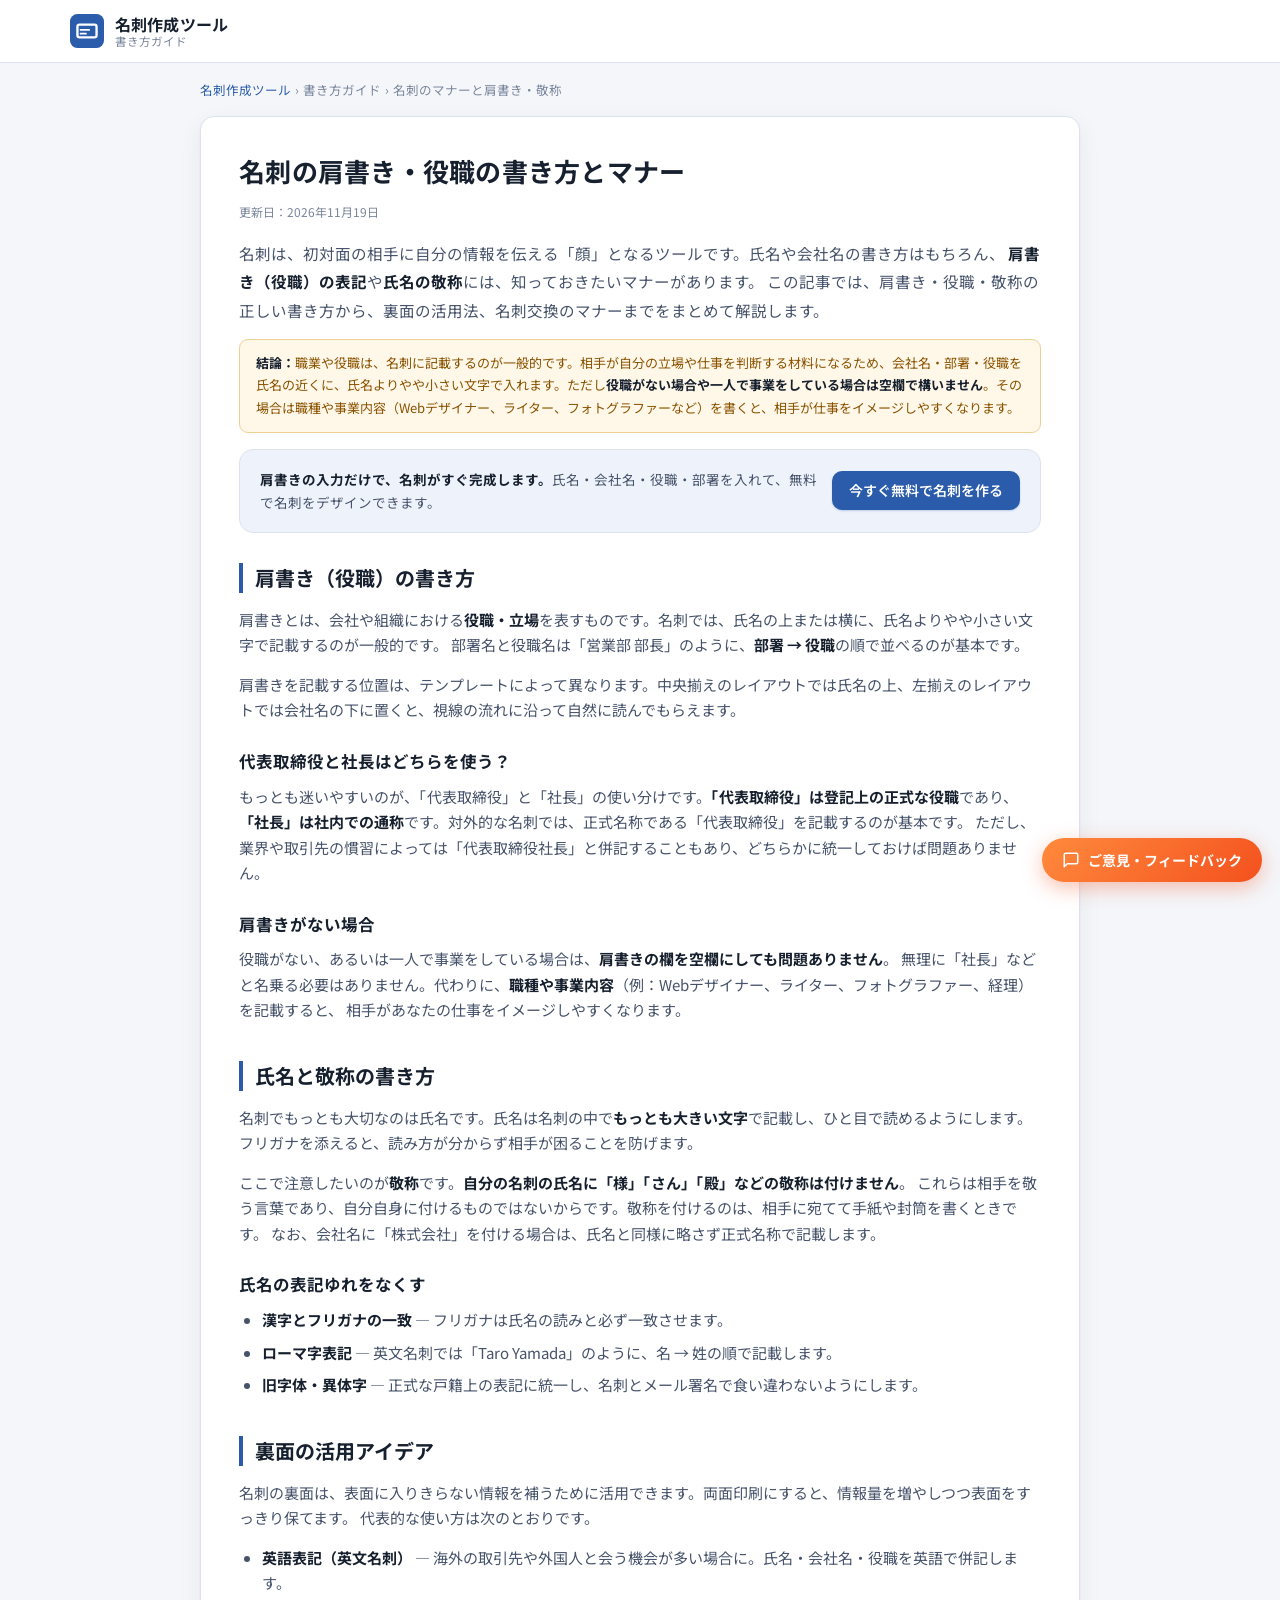
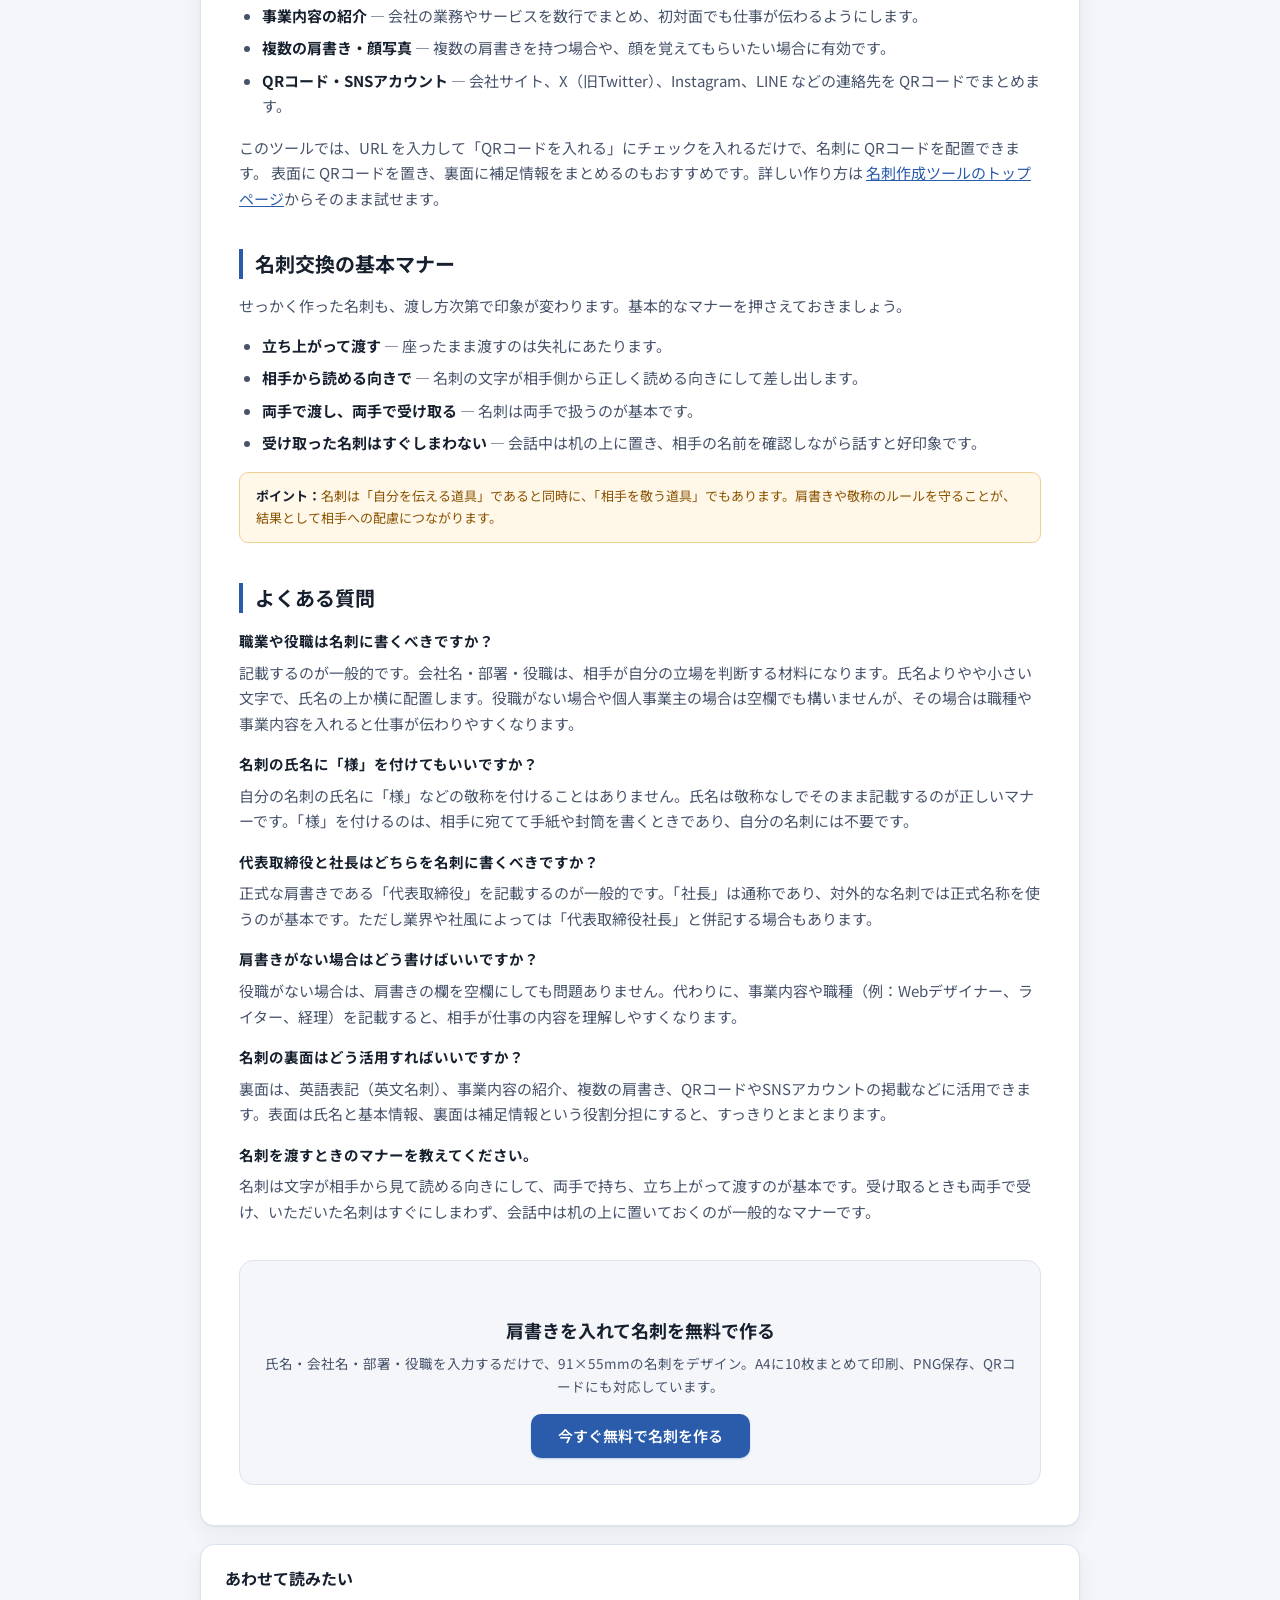
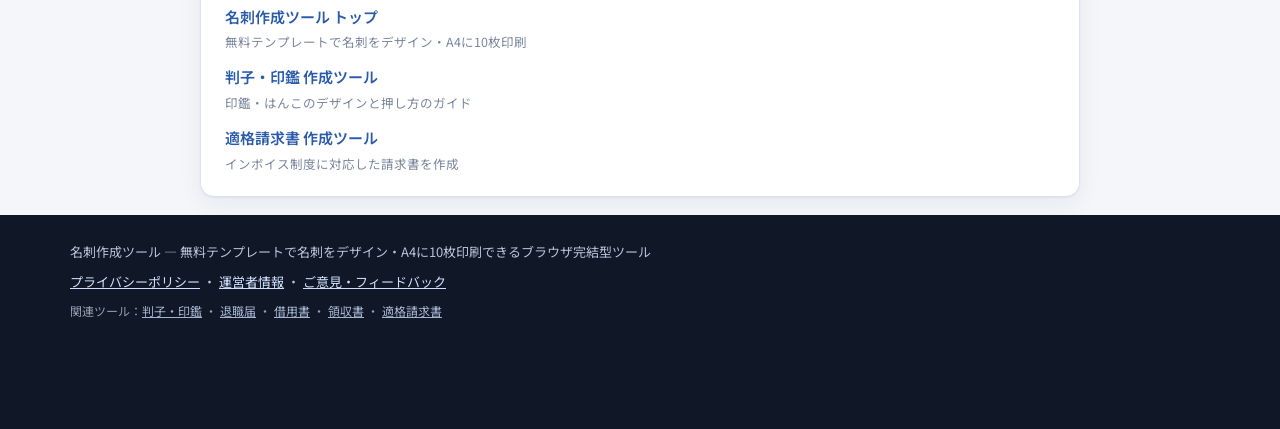
==== commit b1efae31: "SEO：役職・職業の記載意図に合わせてtitle/H1/冒頭結論/FAQを最適化" ====
--- a/meishi-manner.html
+++ b/meishi-manner.html
@@ -3,8 +3,8 @@
 <head>
 <meta charset="UTF-8">
 <meta name="viewport" content="width=device-width, initial-scale=1">
-<title>名刺のマナーと肩書き・敬称の書き方ガイド｜役職の表記と裏面の使い方</title>
-<meta name="description" content="名刺の肩書き・役職・氏名の敬称の正しい書き方を解説。代表取締役と社長の表記の違い、氏名に「様」を付けない理由、肩書きがない場合の対処、裏面の活用法、名刺交換のマナーまでまとめました。無料テンプレートでそのまま作成できます。">
+<title>名刺の肩書き・役職の書き方｜位置・ない場合・敬称のマナー</title>
+<meta name="description" content="職業や役職は名刺に書くべきか。肩書きを書く位置、代表取締役と社長の使い分け、役職がない場合の対処、氏名に「様」を付けない理由、裏面の活用法までまとめました。無料テンプレートでそのまま作成できます。">
 <meta name="keywords" content="名刺 肩書き 書き方,名刺 敬称,名刺 役職 表記,名刺 裏面 活用,名刺 マナー">
 <meta name="robots" content="index, follow">
 <link rel="canonical" href="https://www.reveriel.com/meishi-generator/meishi-manner.html">
@@ -33,7 +33,7 @@
       "description": "名刺の肩書き・役職・氏名の敬称の書き方、裏面の活用法、名刺交換のマナーを解説します。",
       "inLanguage": "ja",
       "datePublished": "2026-10-12",
-      "dateModified": "2026-10-12",
+      "dateModified": "2026-11-19",
       "author": { "@type": "Organization", "name": "Reveriel" },
       "publisher": { "@type": "Organization", "name": "Reveriel" },
       "mainEntityOfPage": { "@type": "WebPage", "@id": "https://www.reveriel.com/meishi-generator/meishi-manner.html" },
@@ -42,6 +42,14 @@
     {
       "@type": "FAQPage",
       "mainEntity": [
+        {
+          "@type": "Question",
+          "name": "職業や役職は名刺に書くべきですか？",
+          "acceptedAnswer": {
+            "@type": "Answer",
+            "text": "記載するのが一般的です。会社名・部署・役職は、相手が自分の立場を判断する材料になります。氏名よりやや小さい文字で、氏名の上か横に配置します。役職がない場合や個人事業主の場合は空欄でも構いませんが、その場合は職種や事業内容を入れると仕事が伝わりやすくなります。"
+          }
+        },
         {
           "@type": "Question",
           "name": "名刺の氏名に「様」を付けてもいいですか？",
@@ -118,14 +126,18 @@
     </nav>
 
     <article class="guide">
-      <h1>名刺のマナーと肩書き・敬称の書き方ガイド</h1>
-      <p class="guide-meta">更新日：2026年10月12日</p>
+      <h1>名刺の肩書き・役職の書き方とマナー</h1>
+      <p class="guide-meta">更新日：2026年11月19日</p>
       <p class="guide-lead">
         名刺は、初対面の相手に自分の情報を伝える「顔」となるツールです。氏名や会社名の書き方はもちろん、
         <strong>肩書き（役職）の表記</strong>や<strong>氏名の敬称</strong>には、知っておきたいマナーがあります。
         この記事では、肩書き・役職・敬称の正しい書き方から、裏面の活用法、名刺交換のマナーまでをまとめて解説します。
       </p>
 
+      <div class="guide-note">
+        <strong>結論：</strong>職業や役職は、名刺に記載するのが一般的です。相手が自分の立場や仕事を判断する材料になるため、会社名・部署・役職を氏名の近くに、氏名よりやや小さい文字で入れます。ただし<strong>役職がない場合や一人で事業をしている場合は空欄で構いません</strong>。その場合は職種や事業内容（Webデザイナー、ライター、フォトグラファーなど）を書くと、相手が仕事をイメージしやすくなります。
+      </div>
+
       <div class="guide-cta-box">
         <p><strong>肩書きの入力だけで、名刺がすぐ完成します。</strong>氏名・会社名・役職・部署を入れて、無料で名刺をデザインできます。</p>
         <a class="btn btn-primary" href="https://www.reveriel.com/meishi-generator/">今すぐ無料で名刺を作る</a>
@@ -206,6 +218,9 @@
       <section class="guide-faq" aria-labelledby="faqTitle">
         <h2 id="faqTitle">よくある質問</h2>
         <dl>
+          <dt>職業や役職は名刺に書くべきですか？</dt>
+          <dd>記載するのが一般的です。会社名・部署・役職は、相手が自分の立場を判断する材料になります。氏名よりやや小さい文字で、氏名の上か横に配置します。役職がない場合や個人事業主の場合は空欄でも構いませんが、その場合は職種や事業内容を入れると仕事が伝わりやすくなります。</dd>
+
           <dt>名刺の氏名に「様」を付けてもいいですか？</dt>
           <dd>自分の名刺の氏名に「様」などの敬称を付けることはありません。氏名は敬称なしでそのまま記載するのが正しいマナーです。「様」を付けるのは、相手に宛てて手紙や封筒を書くときであり、自分の名刺には不要です。</dd>
 
--- a/style.css
+++ b/style.css
@@ -105,6 +105,13 @@
   padding: 22px 22px 24px;
 }
 .pane-head h2 { font-size: 19px; margin-bottom: 6px; }
+.page-title {
+  grid-column: 1 / -1;
+  margin: 0;
+  font-size: 22px;
+  font-weight: 700;
+  color: var(--ink);
+}
 .hint { color: var(--ink-2); font-size: 13.5px; margin: 0 0 16px; }
 
 .notice {
@@ -248,7 +255,7 @@
 .form-actions { display: flex; gap: 10px; flex-wrap: wrap; }
 
 /* ---------- プレビュー ---------- */
-.preview-pane { position: sticky; top: 84px; }
+.preview-pane { position: static; top: 88px; }
 .preview-bar {
   display: flex;
   align-items: center;
@@ -491,3 +498,27 @@
   .sheet-grid.is-portrait .sheet-cell { width: 55mm; height: 91mm; }
   .sheet-cell svg { display: block; width: 100%; height: 100%; }
 }
+
+/* ===== 【PR】アフィリエイト（名刺・印刷） ===== */
+.pr-affiliate { max-width: 1180px; margin: 0 auto 26px; padding: 0 20px; }
+.pr-box {
+  position: relative;
+  padding: 20px 22px 18px;
+  background: var(--white);
+  border: 1px solid var(--line);
+  border-radius: var(--radius);
+  box-shadow: var(--shadow);
+}
+.pr-badge {
+  display: inline-block; margin: 0 0 10px; padding: 2px 8px;
+  font-size: 11.5px; font-weight: 700; letter-spacing: .04em;
+  color: var(--brand-dark); background: var(--brand-soft);
+  border: 1px solid #d3e0f5; border-radius: 999px;
+}
+.pr-title { font-size: 16px; margin: 0 0 8px; color: var(--ink); }
+.pr-lead { margin: 0 0 14px; font-size: 13.5px; line-height: 1.75; color: var(--ink-2); }
+.pr-actions { display: flex; flex-wrap: wrap; gap: 10px; }
+.pr-note { margin: 12px 0 0; font-size: 11.5px; line-height: 1.6; color: var(--ink-3); }
+.pr-pixel { position: absolute; left: -9999px; }
+@media (max-width: 720px) { .pr-affiliate { padding: 0 14px; } }
+@media print { .pr-affiliate { display: none !important; } }
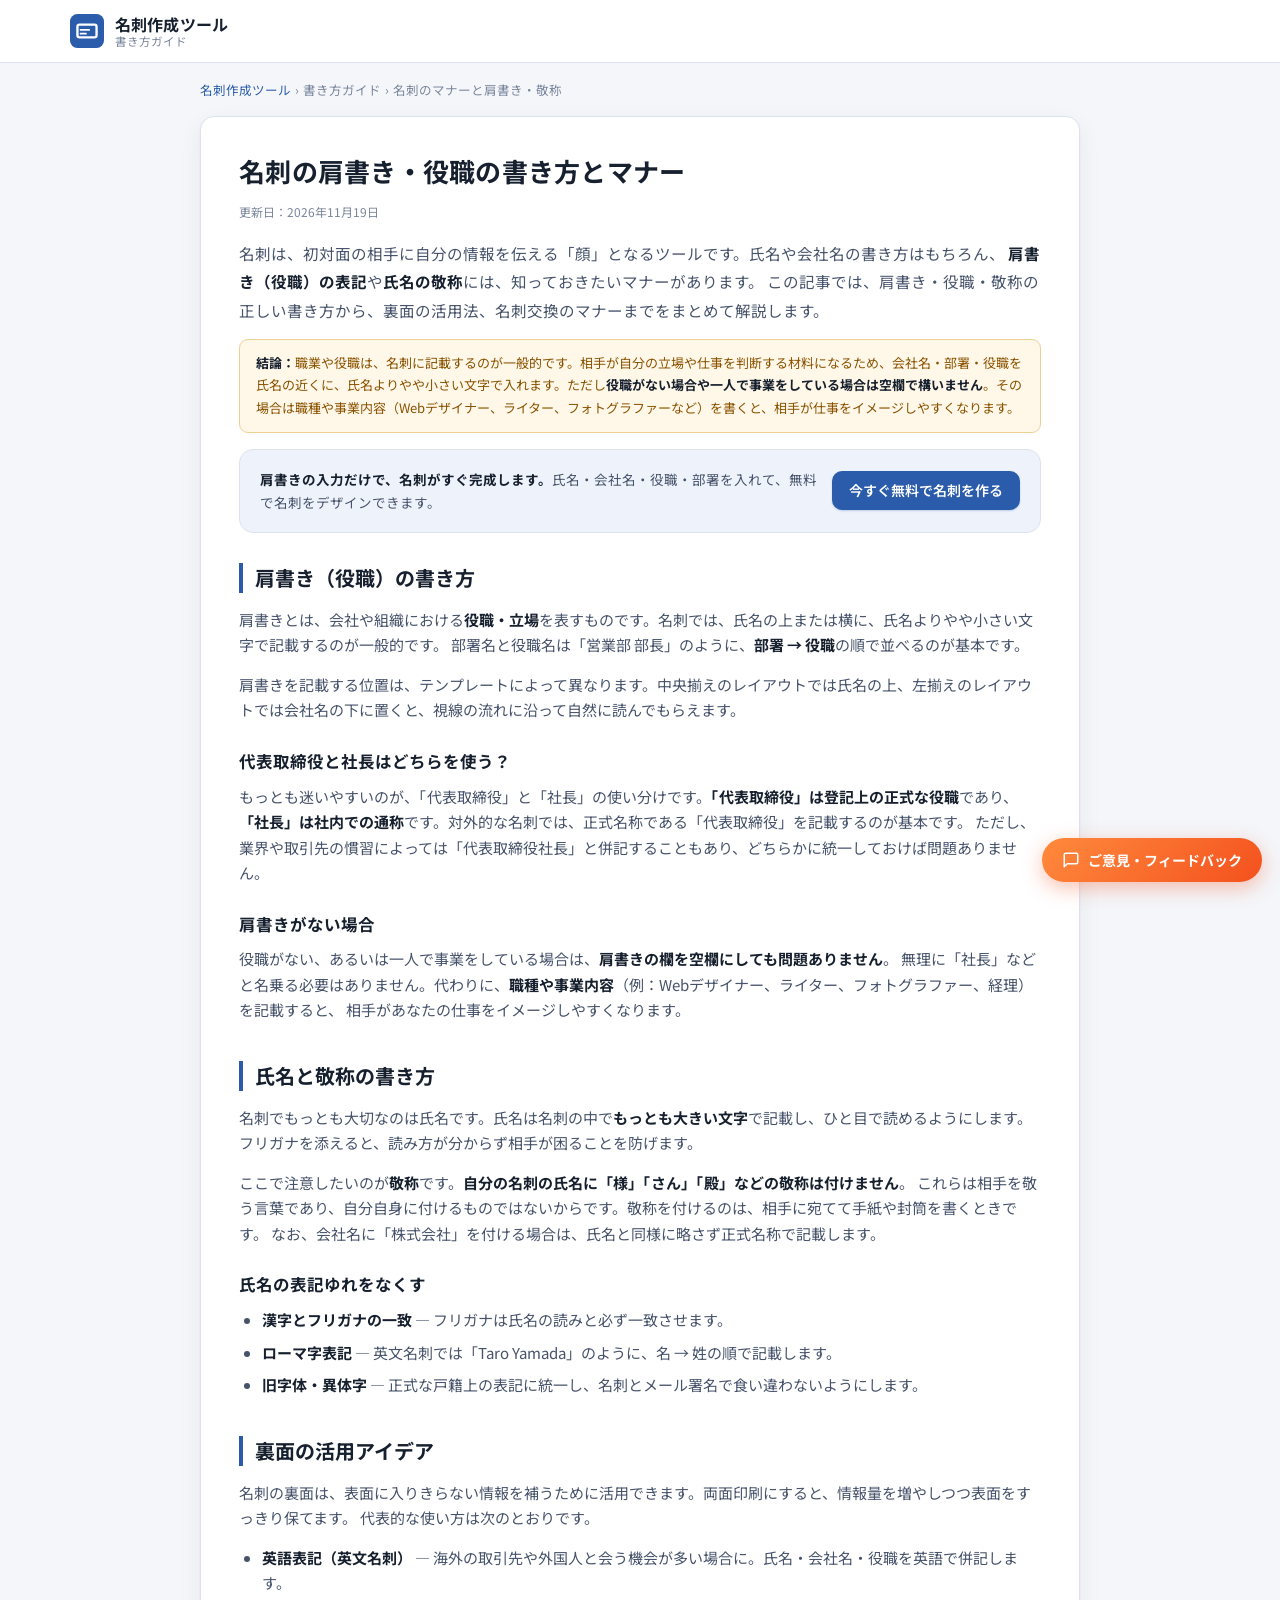
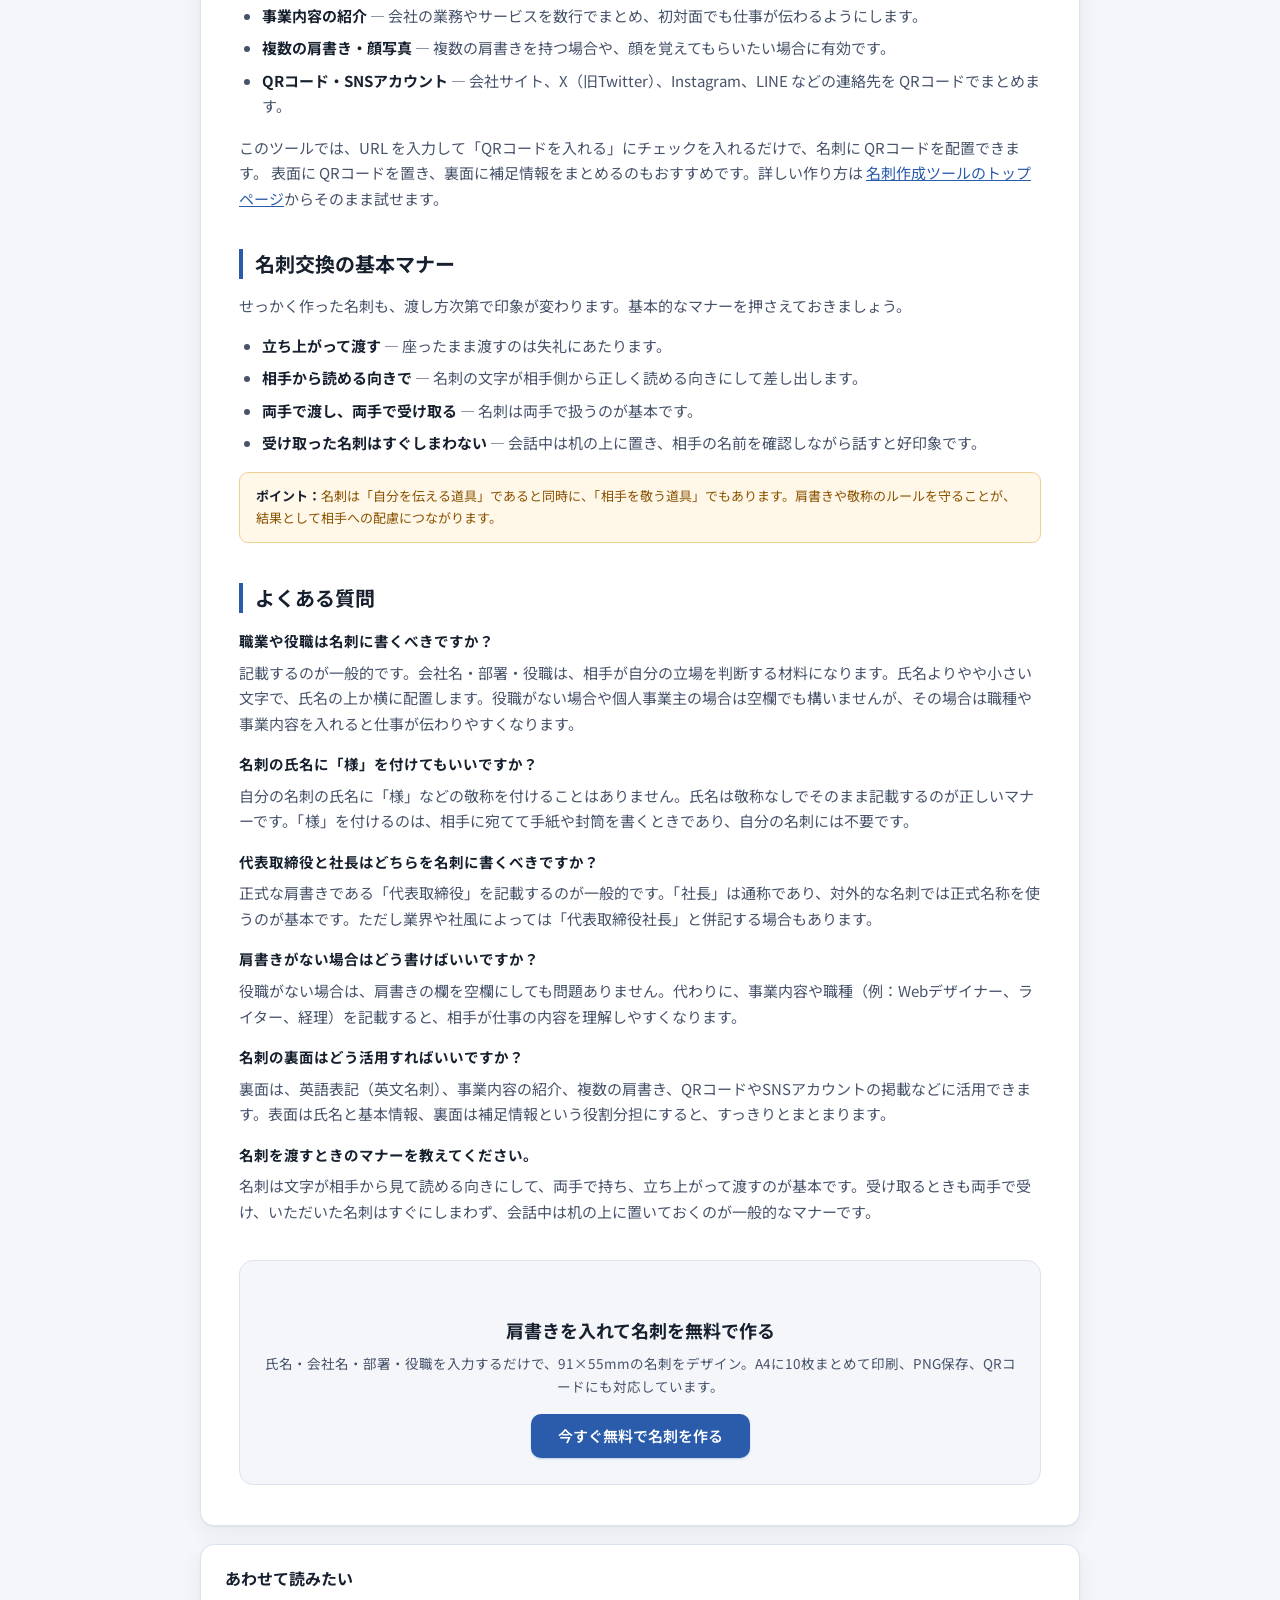
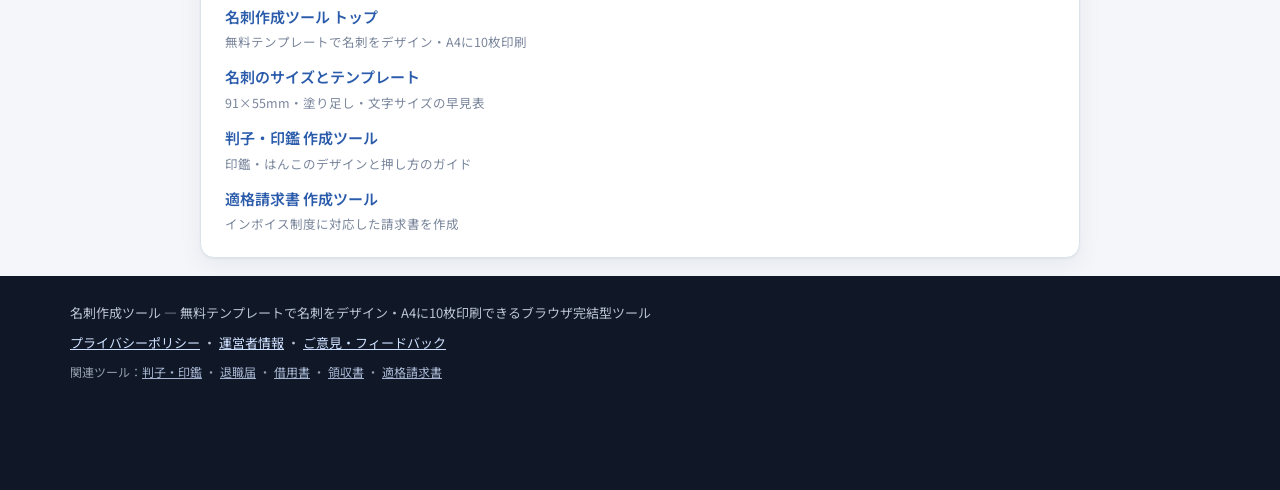
==== commit 12bc700c: "内部リンク：名刺マナーから名刺サイズ・テンプレート記事へ" ====
--- a/meishi-manner.html
+++ b/meishi-manner.html
@@ -249,6 +249,7 @@
       <h2 id="relTitle">あわせて読みたい</h2>
       <ul>
         <li><a href="https://www.reveriel.com/meishi-generator/">名刺作成ツール トップ<span class="rel-desc">無料テンプレートで名刺をデザイン・A4に10枚印刷</span></a></li>
+        <li><a href="https://www.reveriel.com/meishi-generator/meishi-size.html">名刺のサイズとテンプレート<span class="rel-desc">91×55mm・塗り足し・文字サイズの早見表</span></a></li>
         <li><a href="https://www.reveriel.com/hanko-generator/">判子・印鑑 作成ツール<span class="rel-desc">印鑑・はんこのデザインと押し方のガイド</span></a></li>
         <li><a href="https://www.reveriel.com/japan-invoice-pdf/">適格請求書 作成ツール<span class="rel-desc">インボイス制度に対応した請求書を作成</span></a></li>
       </ul>
--- a/style.css
+++ b/style.css
@@ -522,3 +522,8 @@
 .pr-pixel { position: absolute; left: -9999px; }
 @media (max-width: 720px) { .pr-affiliate { padding: 0 14px; } }
 @media print { .pr-affiliate { display: none !important; } }
+
+/* ===== モバイル：入力欄のフォントを16pxに（iOSの自動ズーム防止） ===== */
+@media (max-width: 720px) {
+  input, select, textarea { font-size: 16px !important; }
+}
